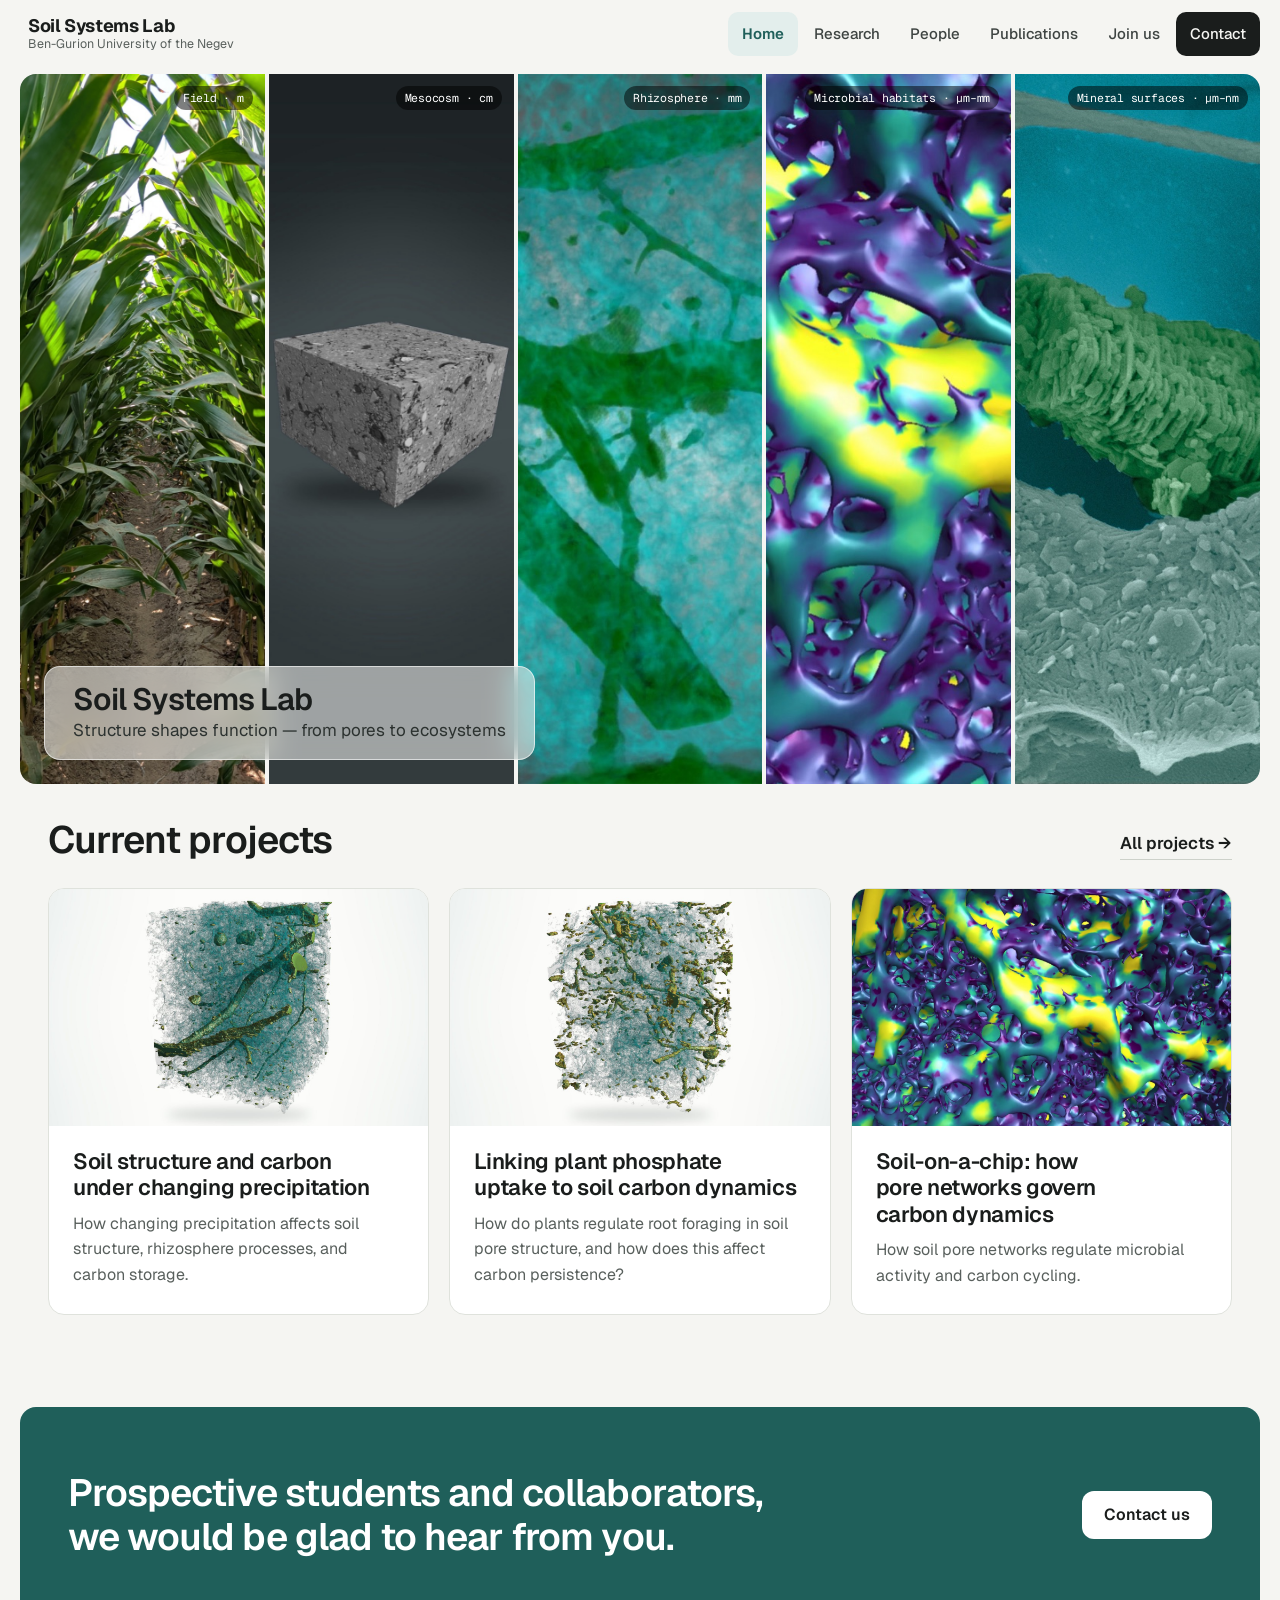
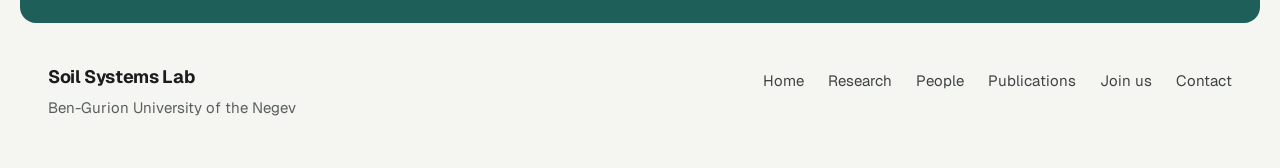
==== index.html @ fbe5a3af "Research project 2: plant phosphate uptake and soil carbon dynamics (text + T8 root render) Co-Autho" ====
<!DOCTYPE html>
<html lang="en">
<head>
  <meta charset="utf-8">
  <meta name="viewport" content="width=device-width, initial-scale=1">
  <title>Soil Systems Lab · Ben-Gurion University of the Negev</title>
  <meta name="description" content="The Soil Systems Lab at Ben-Gurion University studies the physical, chemical, and biological processes that govern soil carbon cycling, ecosystem functions, and health.">
  <meta property="og:title" content="Soil Systems Lab · Ben-Gurion University of the Negev">
  <meta property="og:description" content="The Soil Systems Lab at Ben-Gurion University studies the physical, chemical, and biological processes that govern soil carbon cycling, ecosystem functions, and health.">
  <meta property="og:image" content="https://soilsystemslab.netlify.app/images/field-hero.jpg">
  <meta property="og:type" content="website">
  <link rel="icon" href="assets/favicon.svg" type="image/svg+xml">
  <link rel="preconnect" href="https://fonts.googleapis.com">
  <link rel="preconnect" href="https://fonts.gstatic.com" crossorigin>
  <link href="https://fonts.googleapis.com/css2?family=Geist:wght@400;500;600;700&amp;family=Geist+Mono:wght@400;500&amp;display=swap" rel="stylesheet">
  <link rel="stylesheet" href="assets/site.css">
  <script>document.documentElement.classList.add('js')</script>
</head>
<body>
<a class="skip" href="#main">Skip to content</a>

<header class="site-header">
  <div class="wrap">
    <nav class="nav" aria-label="Main">
      <a class="nav-brand" href="index.html"><span>Soil Systems Lab</span><small>Ben-Gurion University of the Negev</small></a>
      <button class="nav-menu" type="button" aria-expanded="false" aria-controls="nav-links">Menu</button>
      <div class="nav-links" id="nav-links">
        <a href="index.html" aria-current="page">Home</a>
        <a href="research.html">Research</a>
        <a href="people.html">People</a>
        <a href="publications.html">Publications</a>
        <a href="opportunities.html">Join us</a>
        <a class="nav-cta" href="contact.html">Contact</a>
      </div>
    </nav>
  </div>
</header>

<section class="hero-stage" aria-label="Introduction">
  <div class="hero2">
    <div class="hero-panels" aria-hidden="true">
      <figure><img src="images/field-corn.jpg" alt=""><span>Field<em> · m</em></span></figure>
      <figure><img src="images/mesocosm-cube.jpg" alt=""><span>Mesocosm<em> · cm</em></span></figure>
      <figure><img src="images/rhizosphere-roots.jpg" alt=""><span>Rhizosphere<em> · mm</em></span></figure>
      <figure><img src="images/micro-ct-thick4.jpg" alt=""><span>Microbial habitats<em> · µm–mm</em></span></figure>
      <figure><img src="images/cryosem-kaolinite-colour.jpg" alt=""><span>Mineral surfaces<em> · µm–nm</em></span></figure>
    </div>
    <div class="hero-card">
      <h1 class="hero-title">Soil Systems Lab</h1>
      <p class="hero-tagline">Structure shapes function — from pores to ecosystems</p>
    </div>
  </div>
</section>

<main id="main">

  <section class="wrap" aria-labelledby="projects-title" style="padding-top: 36px; padding-bottom: 72px">
    <div class="inset stack" style="gap: 28px">
      <div class="row-between">
        <h2 class="h-md" id="projects-title">Current projects</h2>
        <a class="link-arrow" href="research.html">All projects →</a>
      </div>
      <div class="grid teaser-grid reveal">
        <a class="card project-card" href="research.html#precipitation-carbon">
          <img src="images/precipitation-roots.jpg" alt="Micro-CT render of roots and pores in soil" loading="lazy">
          <div class="card-body"><h3 class="h-sm">Soil structure and carbon under changing precipitation</h3><p>How changing precipitation affects soil structure, rhizosphere processes, and carbon storage.</p></div>
        </a>
        <a class="card project-card" href="research.html#plant-p-uptake">
          <img src="images/phosphate-roots.jpg" alt="Micro-CT render of a root system growing through soil" loading="lazy">
          <div class="card-body"><h3 class="h-sm">Linking plant phosphate uptake to soil carbon dynamics</h3><p>How do plants regulate root foraging in soil pore structure, and how does this affect carbon persistence?</p></div>
        </a>
        <a class="card project-card" href="research.html#soil-on-a-chip">
          <img src="images/micro-ct-thick4.jpg" alt="Micro-CT render of a soil pore network" loading="lazy">
          <div class="card-body"><h3 class="h-sm">Soil-on-a-chip: how pore networks govern carbon dynamics</h3><p>How soil pore networks regulate microbial activity and carbon cycling.</p></div>
        </a>
      </div>
    </div>
  </section>

</main>

<footer class="wrap" style="padding-top: 20px">
  <div class="join reveal">
    <h2 class="h-md" style="max-width: 820px; line-height: 1.15">Prospective students and collaborators,<br>we would be glad to hear from you.</h2>
    <a class="btn btn-light" href="contact.html">Contact us</a>
  </div>
  <div class="footer">
    <div class="stack" style="gap: 4px">
      <b>Soil Systems Lab</b>
      <span>Ben-Gurion University of the Negev</span>
    </div>
    <nav class="footer-nav" aria-label="Footer">
      <a href="index.html">Home</a>
      <a href="research.html">Research</a>
      <a href="people.html">People</a>
      <a href="publications.html">Publications</a>
      <a href="opportunities.html">Join us</a>
      <a href="contact.html">Contact</a>
    </nav>
  </div>
</footer>

<script src="assets/site.js"></script>
</body>
</html>
---- assets/site.css ----
/* Soil Systems Lab — shared styles. Plain CSS, no build step. */

:root {
  --paper: #f5f5f2;
  --paper-2: #e8eae5;
  --card: #ffffff;
  --ink: #1a1d1c;
  --ink-2: #3e4442;
  --muted: #59605d;
  --line: #dfe2dc;
  --line-2: #cdd1ca;
  --night: #121517;
  --night-2: #1e2327;
  --night-ink: #f4f2ec;
  --night-muted: #a9b0b3;
  --accent: #1f5f5a;

  /* theme tints, taken from the lab's micrographs */
  --teal-bg: #e3eeec;   --teal: #1f5f5a;
  --ochre-bg: #f4ead8;  --ochre: #7c5210;
  --indigo-bg: #e6e8f5; --indigo: #34408a;
  --olive-bg: #e9eedd;  --olive: #4b5d1f;

  --radius: 16px;
  --radius-sm: 12px;
  --wrap: 1320px;
  --sans: 'Geist', 'Helvetica Neue', Arial, sans-serif;
  --mono: 'Geist Mono', ui-monospace, 'SF Mono', Menlo, monospace;
}

*, *::before, *::after { box-sizing: border-box; }
html { -webkit-text-size-adjust: 100%; scroll-behavior: smooth; }
body {
  margin: 0;
  background: var(--paper);
  color: var(--ink);
  font-family: var(--sans);
  font-size: 17px;
  line-height: 1.6;
  -webkit-font-smoothing: antialiased;
}
img { max-width: 100%; display: block; }
a { color: inherit; }
h1, h2, h3 { margin: 0; font-weight: 600; letter-spacing: -0.025em; line-height: 1.05; text-wrap: balance; }
p { margin: 0; text-wrap: pretty; }
:focus-visible { outline: 2px solid var(--accent); outline-offset: 3px; border-radius: 4px; }
[id] { scroll-margin-top: 96px; }
.skip { position: absolute; left: -9999px; top: 8px; z-index: 10; padding: 10px 16px; border-radius: 10px; background: var(--ink); color: var(--paper); }
.skip:focus { left: 16px; }

.wrap { max-width: var(--wrap); margin: 0 auto; padding: 0 20px; }
.inset { padding: 0 28px; }
@media (max-width: 640px) {
  .inset { padding: 0 4px; }
  .panel .inset { padding: 0 20px; }
}
.mono { font-family: var(--mono); font-size: 12.5px; letter-spacing: 0.02em; }
.kicker { font-family: var(--mono); font-size: 12.5px; letter-spacing: 0.08em; text-transform: uppercase; color: var(--muted); }
.lead { font-size: 20px; color: var(--ink-2); max-width: 680px; }
.section { padding-top: 96px; padding-bottom: 96px; }
.section-sm { padding-top: 56px; padding-bottom: 56px; }
.stack { display: flex; flex-direction: column; gap: 20px; }
.row-between { display: flex; flex-wrap: wrap; justify-content: space-between; align-items: end; gap: 20px; }
.grid { display: grid; gap: 20px; grid-template-columns: repeat(auto-fit, minmax(min(var(--min, 280px), 100%), 1fr)); }
.h-hero { font-size: clamp(40px, 5.2vw, 68px); line-height: 1; letter-spacing: -0.035em; }
.h-xl { font-size: clamp(48px, 7vw, 92px); line-height: 0.98; letter-spacing: -0.04em; }
.h-lg { font-size: clamp(36px, 4.4vw, 52px); }
.h-md { font-size: clamp(28px, 3vw, 38px); }
.h-sm { font-size: 22px; letter-spacing: -0.015em; line-height: 1.2; }

/* ---------- navigation ---------- */
.nav {
  position: relative; z-index: 2;
  display: flex; flex-wrap: wrap; align-items: center; justify-content: space-between; gap: 8px 24px;
  padding: 10px 10px 10px 22px;
  background: rgba(245, 245, 242, 0.95);
  border: 1px solid var(--line);
  border-radius: 14px;
}
.nav-brand { text-decoration: none; display: flex; flex-direction: column; line-height: 1.15; }
.nav-brand span { font-weight: 700; font-size: 18px; letter-spacing: -0.02em; }
.nav-brand small { font-size: 12.5px; font-weight: 400; color: var(--muted); letter-spacing: 0; }
.nav-links { display: flex; flex-wrap: wrap; gap: 2px; font-size: 15px; font-weight: 500; }
.nav-links a { text-decoration: none; padding: 10px 14px; border-radius: 10px; color: var(--ink-2); }
.nav-links a { transition: background-color .15s ease, color .15s ease, box-shadow .15s ease; }
.nav-links a:hover { background: rgba(31, 95, 90, 0.08); color: var(--teal); }
.nav-links a[aria-current="page"] { color: var(--teal); background: var(--teal-bg); font-weight: 600; }
.nav-links a.nav-cta { background: var(--ink); color: var(--paper); }
.nav-links a.nav-cta:hover { background: var(--teal); color: #fff; }
.nav-menu { display: none; }

@media (max-width: 940px) {
  .nav { padding: 8px 8px 8px 18px; }
  .nav-links { display: none; width: 100%; flex-direction: column; padding: 6px 0 4px; }
  .nav-menu {
    display: inline-flex; align-items: center; gap: 8px;
    min-height: 44px; padding: 0 14px; border: 0; border-radius: 10px;
    background: var(--paper-2); color: var(--ink); font: inherit; font-size: 15px; font-weight: 500; cursor: pointer;
  }
  .nav.open .nav-links { display: flex; }
  .nav-links a { padding: 12px 10px; }
}


/* ---------- buttons ---------- */
.btn {
  display: inline-flex; align-items: center; gap: 10px;
  min-height: 48px; padding: 0 22px; border-radius: var(--radius-sm);
  text-decoration: none; font-weight: 600; font-size: 16px;
  transition: background-color .15s ease, border-color .15s ease;
}
.btn-dark { background: var(--ink); color: var(--paper); }
.btn-dark:hover { background: #000; }
.btn-light { background: #fff; color: var(--ink); }
.btn-line { border: 1px solid var(--line-2); color: var(--ink); background: transparent; }
.btn-line:hover { border-color: var(--ink); }
.btn svg { width: 16px; height: 16px; }
.link-arrow { font-weight: 600; text-decoration: none; border-bottom: 1px solid var(--line-2); padding-bottom: 2px; }
.link-arrow:hover { border-color: var(--ink); }

/* ---------- sticky site header ---------- */
.site-header {
  position: sticky; top: 0; z-index: 20;
  padding: 10px 0;
  background: rgba(245, 245, 242, 0.88);
  -webkit-backdrop-filter: saturate(1.4) blur(10px); backdrop-filter: saturate(1.4) blur(10px);
  transition: box-shadow .2s ease;
}
.site-header.scrolled { box-shadow: 0 1px 0 var(--line), 0 6px 18px rgba(20, 24, 22, 0.05); }
.site-header .nav { background: transparent; border: 0; padding: 2px 0 2px 8px; }

/* ---------- home hero: five image panels + title card ---------- */
.hero-stage { padding-top: 6px; }
.hero2 {
  --p: 0;
  --w0: min(calc(100% - 40px), calc(var(--wrap) - 40px));
  position: relative; overflow: hidden; background: var(--paper);
  width: calc(var(--w0) + (100% - var(--w0)) * var(--p));
  margin: 0 auto;
  border-radius: calc(var(--radius) * (1 - var(--p)));
  /* leave room for the next heading to peek in at the bottom of the first screen */
  height: max(420px, calc(100vh - 190px)); height: max(420px, calc(100svh - 190px));
}
.hero-panels { position: absolute; inset: 0; display: grid; grid-template-columns: repeat(5, minmax(0, 1fr)); gap: 4px; }
.hero-panels figure { margin: 0; position: relative; overflow: hidden; background: #1a1d1c; }
.hero-panels img { width: 100%; height: 100%; object-fit: cover; transform-origin: 50% 50%; animation: drift 26s ease-in-out infinite alternate; }
.hero-panels figure:nth-child(2) img { animation-delay: -6s; }
.hero-panels figure:nth-child(3) img { animation-delay: -12s; }
.hero-panels figure:nth-child(4) img { animation-delay: -18s; }
.hero-panels figure:nth-child(5) img { animation-delay: -24s; }
.hero-panels span {
  position: absolute; top: 12px; right: 12px; padding: 3px 9px; border-radius: 999px;
  font-family: var(--mono); font-size: 11.5px; letter-spacing: -0.02em; white-space: nowrap; color: #fff; background: rgba(0, 0, 0, 0.5);
}
.hero-panels em { font-style: normal; }
@media (max-width: 1180px) { .hero-panels em { display: none; } }
.teaser-grid { grid-template-columns: repeat(3, minmax(0, 1fr)); }
@media (max-width: 760px) { .teaser-grid { grid-template-columns: 1fr; } }
/* Drift: slow and subtle. (A stronger 18s / 1.04 -> 1.22 version was tried and rejected as too much.) */
@keyframes drift { from { transform: scale(1.03) translate(0, 0); } to { transform: scale(1.14) translate(-2%, -1.5%); } }
/* mesocosm cube fills most of its panel, so it gets a zoom-only drift that never clips it */
@keyframes drift-soft { from { transform: scale(1); } to { transform: scale(1.05); } }
.hero-panels figure:nth-child(2) { background: #1e2426; }
.hero-panels figure:nth-child(2) img { animation-name: drift-soft; }
.hero-panels figure:nth-child(3) { background: #efebe4; }
.hero-card {
  position: absolute; left: 24px; bottom: 24px; max-width: calc(100% - 48px);
  padding: 16px 28px 17px; border-radius: var(--radius);
  background: rgba(250, 250, 248, 0.55);
  border: 1px solid rgba(255, 255, 255, 0.6);
  -webkit-backdrop-filter: blur(14px) saturate(1.2); backdrop-filter: blur(14px) saturate(1.2);
  display: flex; flex-direction: column; align-items: flex-start; gap: 2px;
}
.hero-title { font-size: clamp(26px, 2.4vw, 34px); line-height: 1.1; letter-spacing: -0.03em; }
.hero-tagline { font-size: 17px; line-height: 1.35; color: #2c3230; white-space: nowrap; }
@media (max-width: 760px) {
  .hero-stage { padding: 6px 20px 0; }
  .hero2 { width: auto; height: auto; overflow: visible; border-radius: 0; }
  .hero-panels { position: relative; height: 220px; border-radius: var(--radius); overflow: hidden; }
  .hero-panels span { display: none; }
  .hero-tagline { font-size: 18px; }
  .hero-card { position: static; transform: none; text-align: left; align-items: flex-start; max-width: none; padding: 22px 4px 0; border: 0; background: none; -webkit-backdrop-filter: none; backdrop-filter: none; }
}
@media (prefers-reduced-motion: reduce) { .hero-panels img { animation: none; } }

/* ---------- inner page header ---------- */
.page-head { padding-top: 48px; padding-bottom: 32px; display: flex; flex-direction: column; gap: 16px; }

/* ---------- cards ---------- */
.card { background: var(--card); border: 1px solid var(--line); border-radius: var(--radius); overflow: hidden; display: flex; flex-direction: column; }
.card > img { width: 100%; aspect-ratio: 16 / 10; object-fit: cover; }
.card-body { padding: 22px 24px 26px; display: flex; flex-direction: column; gap: 10px; }
.card-body p { font-size: 16px; color: var(--muted); }
.card-outline { border: 1px solid var(--line-2); border-radius: var(--radius); padding: 28px; display: flex; flex-direction: column; gap: 12px; }
.card-outline p { font-size: 16px; color: var(--muted); }
.card-dashed { border-style: dashed; }


.panel { background: var(--paper-2); border-radius: var(--radius); padding: 64px 0; }

/* ---------- homepage statement ---------- */
.statement { max-width: 860px; display: flex; flex-direction: column; gap: 16px; }
.statement p { font-size: 19px; color: var(--ink-2); }

/* ---------- projects ---------- */
.img-ph { width: 100%; aspect-ratio: 3 / 2; border-radius: var(--radius); border: 1px dashed var(--line-2); background: var(--paper-2); display: flex; align-items: center; justify-content: center; font-family: var(--mono); font-size: 12.5px; color: var(--muted); }
.card > .img-ph { aspect-ratio: 16 / 10; border-radius: 0; border: 0; border-bottom: 1px dashed var(--line-2); }
/* research page: compact alternating rows, several visible per screen */
.research-intro { max-width: 820px; gap: 14px; }
.research-intro p:not(.lead) { color: var(--ink-2); }
.project-list { display: flex; flex-direction: column; gap: 40px; }
.project-row { display: grid; grid-template-columns: minmax(0, 5fr) minmax(0, 6fr); gap: 44px; align-items: center; }
.project-row:nth-child(even) .project-media { order: 2; }
.project-media img, .project-media .img-ph { width: 100%; height: 260px; aspect-ratio: auto; object-fit: cover; border-radius: var(--radius); display: block; }
.project-media .img-ph { display: flex; }
.project-text { display: flex; flex-direction: column; gap: 10px; }
.project-text h2 { font-size: clamp(22px, 2vw, 28px); line-height: 1.18; letter-spacing: -0.02em; }
.project-text p { color: var(--ink-2); }
.summary-q { color: var(--ink); font-weight: 500; }
@media (max-width: 760px) {
  .project-list { gap: 36px; }
  .project-row { grid-template-columns: 1fr; gap: 16px; }
  .project-row:nth-child(even) .project-media { order: 0; }
  .project-media img, .project-media .img-ph { height: 210px; }
}
.meta-line { font-size: 15px; color: var(--muted); }
.project-card { text-decoration: none; transition: transform .25s ease, box-shadow .25s ease, border-color .25s ease; }
.project-card img { transition: transform .5s ease; }
.project-card:hover { transform: translateY(-3px); box-shadow: 0 10px 28px rgba(20, 24, 22, 0.10); border-color: var(--line-2); }
.project-card:hover img { transform: scale(1.03); }
.project-card:hover h3 { text-decoration: underline; text-underline-offset: 4px; }
@media (prefers-reduced-motion: reduce) { .project-card, .project-card:hover, .project-card:hover img { transform: none; } }

/* ---------- opportunities ---------- */
.join-intro { max-width: 820px; gap: 14px; }
.join-intro p:not(.lead) { color: var(--ink-2); }
.join-cards { display: grid; grid-template-columns: repeat(auto-fit, minmax(min(280px, 100%), 1fr)); gap: 20px; }
.join-card { display: flex; flex-direction: column; gap: 12px; padding: 28px; border-radius: var(--radius); background: var(--card); border: 1px solid var(--line); }
.join-card p { color: var(--ink-2); }
.join-card .btn { align-self: flex-start; margin-top: auto; }
.join-card-accent { background: var(--accent); border-color: var(--accent); color: #fff; }
.join-card-accent p { color: rgba(255, 255, 255, 0.88); }
.join-card-tint { background: var(--teal-bg); border-color: #cfe1de; }
.join-grid { display: grid; grid-template-columns: repeat(auto-fit, minmax(min(340px, 100%), 1fr)); gap: 32px 56px; padding-top: 32px; padding-bottom: 32px; border-top: 1px solid var(--line-2); border-bottom: 1px solid var(--line-2); }
.example-list { list-style: none; margin: 4px 0 0; padding: 0; display: flex; flex-direction: column; }
.example-list li { display: flex; flex-wrap: wrap; justify-content: space-between; gap: 4px 24px; padding: 14px 0; border-top: 1px solid var(--line); }
.example-list li:last-child { border-bottom: 1px solid var(--line); }
.example-list a { font-weight: 600; text-decoration: none; }
.example-list a:hover { text-decoration: underline; text-underline-offset: 4px; }
.example-list span { color: var(--muted); font-size: 15px; }
.checklist { margin: 0; padding-left: 20px; display: flex; flex-direction: column; gap: 8px; color: var(--ink-2); }
.status { font-size: 15px; font-weight: 600; color: var(--accent); }

/* ---------- profile links with logos ---------- */
.icon-link { display: inline-flex; align-items: center; gap: 8px; }
.icon-link img { width: 18px; height: 18px; flex: none; }

/* ---------- people ---------- */
/* people page: PI on its own row, team as compact two-per-row cards (Nissan-style) */
.pi-row { display: grid; grid-template-columns: 220px minmax(0, 1fr); gap: 32px; align-items: center; padding-bottom: 40px; border-bottom: 1px solid var(--line-2); margin-bottom: 36px; }
.pi-photo { width: 220px; height: 220px; object-fit: cover; border-radius: var(--radius); }
.pi-text { display: flex; flex-direction: column; gap: 8px; max-width: 640px; }
.pi-text h2 { font-size: 28px; letter-spacing: -0.025em; }
.pi-text .role { color: var(--ink-2); font-size: 16px; }
.pi-text p:not(.role) { color: var(--ink-2); font-size: 16px; }
.pi-links { display: flex; flex-wrap: wrap; gap: 6px 22px; margin-top: 6px; font-size: 15px; }
.pi-links a { color: var(--ink-2); text-underline-offset: 3px; }
.pi-links { align-items: center; }
.icon-only { display: inline-flex; align-items: center; justify-content: center; width: 36px; height: 36px; border-radius: 10px; }
.icon-only:hover { background: rgba(31, 95, 90, 0.08); }
.icon-only img { width: 20px; height: 20px; }
.member-grid { display: grid; grid-template-columns: repeat(auto-fill, minmax(min(420px, 100%), 1fr)); gap: 28px 40px; }
.member { display: grid; grid-template-columns: 120px minmax(0, 1fr); gap: 20px; align-items: center; }
.member-photo { width: 120px; height: 120px; object-fit: cover; border-radius: 14px; }
.member-photo.initials, .pi-photo.initials { display: flex; align-items: center; justify-content: center; background: var(--paper-2); color: #8a8174; font-weight: 600; letter-spacing: -0.03em; }
.member-photo.initials { font-size: 30px; }
.pi-photo.initials { font-size: 52px; }
.member-text { display: flex; flex-direction: column; gap: 3px; }
.member-text h3 { font-size: 18px; letter-spacing: -0.015em; line-height: 1.25; }
.member .role { color: var(--ink-2); font-size: 15px; }
.member .project { font-size: 14px; color: var(--muted); text-underline-offset: 3px; margin-top: 4px; }
@media (max-width: 640px) {
  .pi-row { grid-template-columns: 1fr; gap: 18px; }
  .pi-photo { width: 160px; height: 160px; }
  .member { grid-template-columns: 88px minmax(0, 1fr); gap: 16px; }
  .member-photo { width: 88px; height: 88px; }
}
.people-grid { display: grid; grid-template-columns: repeat(auto-fill, minmax(min(240px, 100%), 1fr)); gap: 40px 28px; }
.person { display: flex; flex-direction: column; gap: 4px; }
.person .photo, .person .initials { margin-bottom: 12px; }
.person-name { font-size: 19px; font-weight: 600; letter-spacing: -0.015em; line-height: 1.25; }
.person .role-sub { font-size: 14px; color: var(--muted); }
.person-links { display: flex; flex-direction: column; gap: 4px; margin-top: 10px; font-size: 14px; }
.person-links a { color: var(--ink-2); text-underline-offset: 3px; }
.person .project { margin-top: 6px; text-underline-offset: 3px; }
.person .photo { width: 100%; aspect-ratio: 1 / 1; object-fit: cover; border-radius: var(--radius); }
.person .initials {
  width: 100%; aspect-ratio: 1 / 1; border-radius: var(--radius); background: var(--paper-2);
  display: flex; align-items: center; justify-content: center;
  font-size: 44px; font-weight: 600; letter-spacing: -0.03em; color: #8a8174;
}
.person .role { color: var(--ink-2); font-size: 15px; }
.person .project { font-size: 14px; color: var(--muted); }
.pi { display: grid; gap: 48px; align-items: center; grid-template-columns: repeat(auto-fit, minmax(min(340px, 100%), 1fr)); }
.pi > img { width: 100%; max-width: 460px; aspect-ratio: 1 / 1; object-fit: cover; border-radius: var(--radius); }
.links { display: flex; flex-wrap: wrap; gap: 10px; }

.team-list { display: flex; flex-direction: column; }
.team-list div { display: flex; flex-wrap: wrap; justify-content: space-between; gap: 4px 16px; padding: 12px 0; border-top: 1px solid var(--line-2); }
.team-list div:last-child { border-bottom: 1px solid var(--line-2); }
.team-list span:last-child { color: var(--muted); }

/* ---------- publications ---------- */
.pub-year { display: grid; grid-template-columns: 120px minmax(0, 1fr); gap: 8px 32px; padding: 32px 0; border-top: 1px solid var(--line-2); }
.pub-year > h2 { font-size: 28px; font-family: var(--mono); font-weight: 500; letter-spacing: -0.02em; color: var(--muted); }
.pub-list { list-style: none; margin: 0; padding: 0; display: flex; flex-direction: column; gap: 22px; }
.pub-list li { display: flex; flex-direction: column; gap: 4px; }
.pub-title { font-size: 18px; font-weight: 600; line-height: 1.35; letter-spacing: -0.01em; }
.pub-authors { font-size: 15px; color: var(--ink-2); }
.pub-meta { font-size: 15px; color: var(--muted); }
.pub-meta a { text-underline-offset: 3px; }
@media (max-width: 640px) { .pub-year { grid-template-columns: 1fr; } }

.pub-mini { text-decoration: none; background: var(--paper); border-radius: var(--radius-sm); padding: 18px 20px; display: flex; flex-direction: column; gap: 4px; }
.pub-mini:hover { background: #fff; }
.pub-mini b { font-weight: 600; line-height: 1.35; }

/* ---------- join + footer ---------- */
.join { background: var(--accent); color: #fff; border-radius: var(--radius); padding: 64px 48px; display: flex; flex-wrap: wrap; justify-content: space-between; align-items: center; gap: 28px; }
@media (max-width: 640px) { .join { padding: 44px 24px; } }
.footer { padding: 40px 28px 48px; display: flex; flex-wrap: wrap; justify-content: space-between; align-items: start; gap: 24px 48px; font-size: 15px; color: var(--muted); }
.footer b { color: var(--ink); font-size: 18px; letter-spacing: -0.02em; }
.footer-nav { display: flex; flex-wrap: wrap; gap: 8px 24px; }
.footer-nav a { text-decoration: none; color: var(--ink-2); padding: 6px 0; }
.footer-nav a:hover { color: var(--ink); text-decoration: underline; text-underline-offset: 4px; }

/* ---------- contact ---------- */
.contact-grid { display: grid; gap: 20px; grid-template-columns: repeat(auto-fit, minmax(min(380px, 100%), 1fr)); }
.contact-card { gap: 24px; background: var(--card); border-color: var(--line); }
.contact-welcome { font-size: 17px; color: var(--ink-2); }
.contact-logo { margin-top: auto; padding-top: 8px; align-self: flex-start; }
.contact-logo img { width: 220px; height: auto; }
.contact-photo { margin: 0; position: relative; min-height: 380px; border-radius: var(--radius); overflow: hidden; }
.contact-photo img { position: absolute; inset: 0; width: 100%; height: 100%; object-fit: cover; object-position: 50% 40%; }
.contact-photo figcaption { position: absolute; left: 14px; bottom: 14px; padding: 4px 10px; border-radius: 999px; font-size: 13px; color: #fff; background: rgba(0, 0, 0, 0.45); }
.placeholder { border: 1px dashed var(--line-2); border-radius: var(--radius-sm); padding: 18px 22px; font-family: var(--mono); font-size: 12.5px; color: var(--muted); }

/* ---------- motion ---------- */
.js .reveal { opacity: 0; transform: translateY(16px); transition: opacity .6s ease, transform .6s ease; }
.js .reveal.in { opacity: 1; transform: none; }
@media (prefers-reduced-motion: reduce) {
  html { scroll-behavior: auto; }
  .reveal { opacity: 1; transform: none; transition: none; }
}

/* hero title strip: tagline drops below the title on narrower screens */
@media (max-width: 760px) { .hero-tagline { white-space: normal; } }
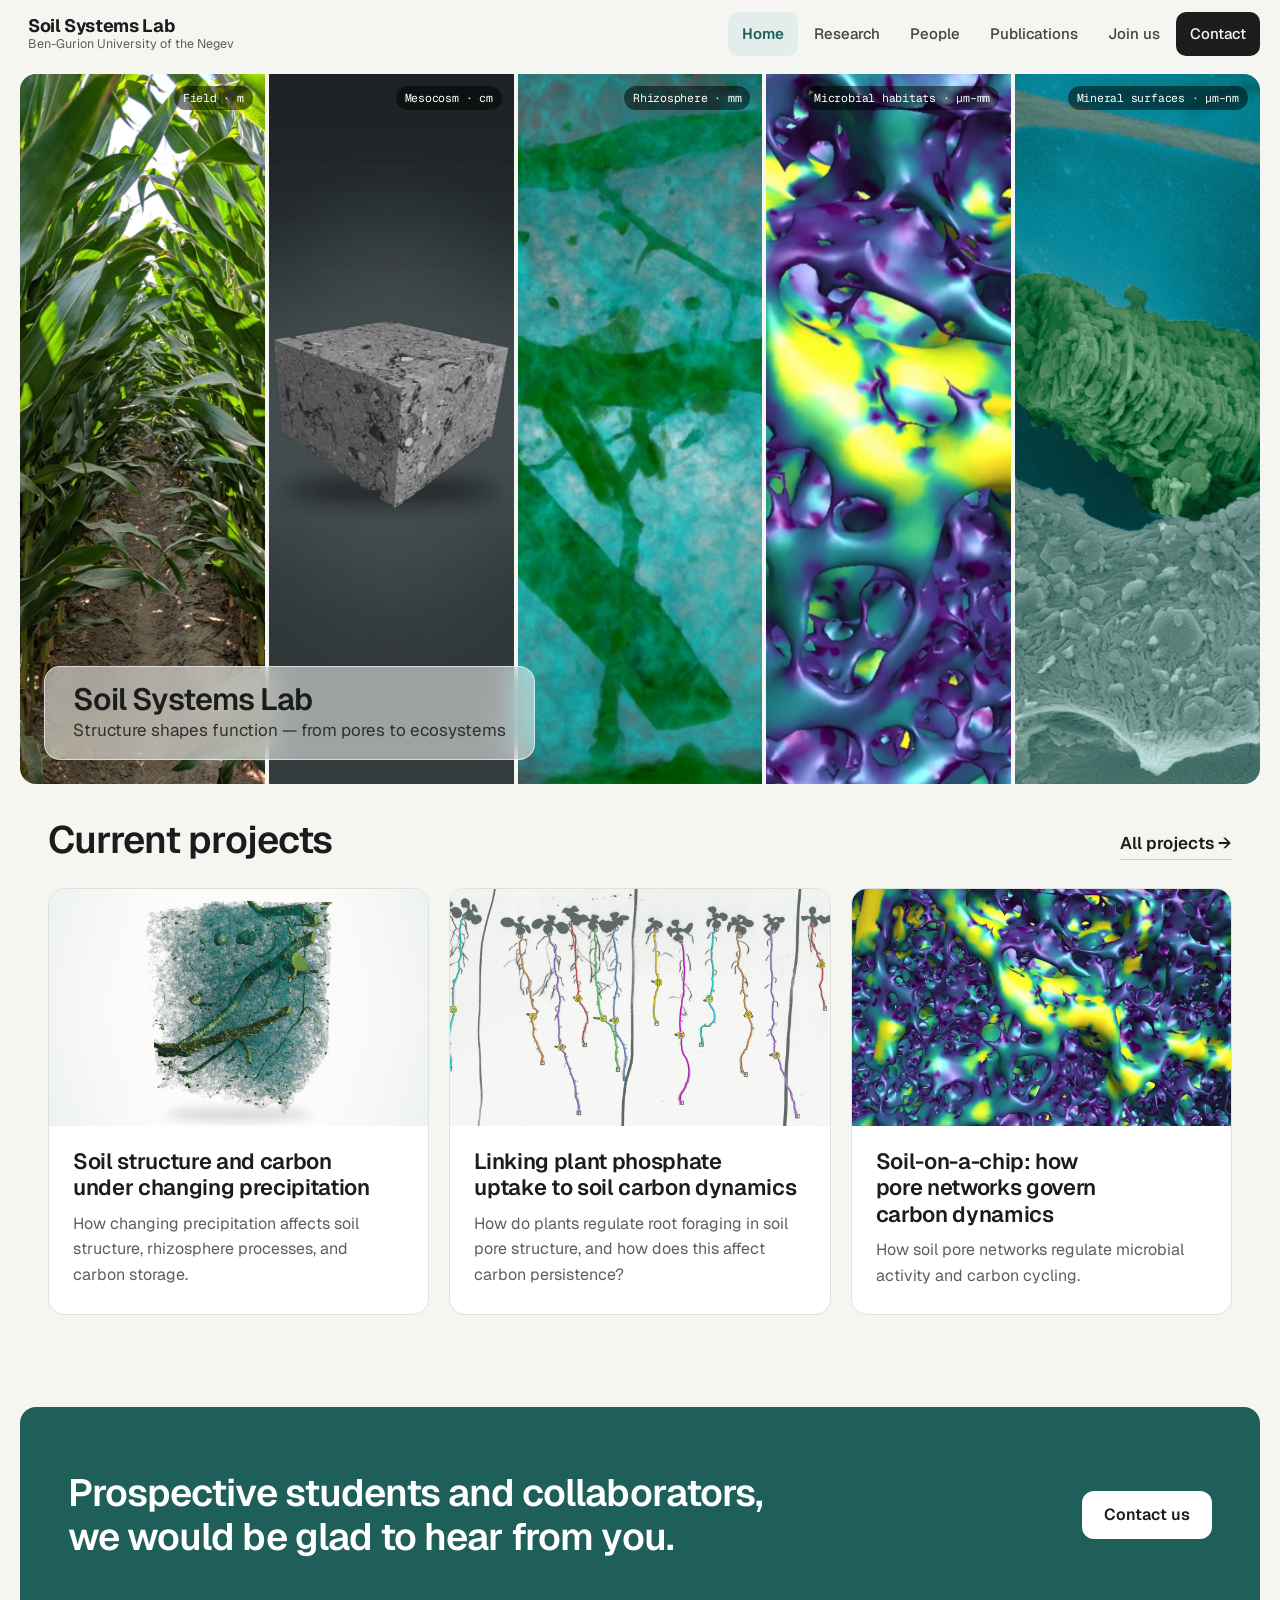
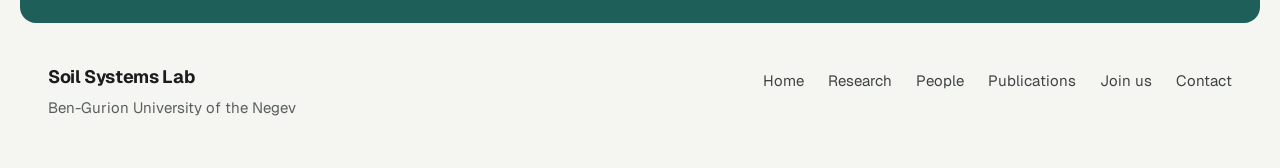
==== commit d938b69b: "Research project 2: open with the short-line question; Arabidopsis root-trace image Summaries that d" ====
--- a/index.html
+++ b/index.html
@@ -66,7 +66,7 @@
           <div class="card-body"><h3 class="h-sm">Soil structure and carbon under changing precipitation</h3><p>How changing precipitation affects soil structure, rhizosphere processes, and carbon storage.</p></div>
         </a>
         <a class="card project-card" href="research.html#plant-p-uptake">
-          <img src="images/phosphate-roots.jpg" alt="Micro-CT render of a root system growing through soil" loading="lazy">
+          <img src="images/arabidopsis-roots.jpg" alt="Arabidopsis seedlings on a plate with their traced root systems" loading="lazy">
           <div class="card-body"><h3 class="h-sm">Linking plant phosphate uptake to soil carbon dynamics</h3><p>How do plants regulate root foraging in soil pore structure, and how does this affect carbon persistence?</p></div>
         </a>
         <a class="card project-card" href="research.html#soil-on-a-chip">
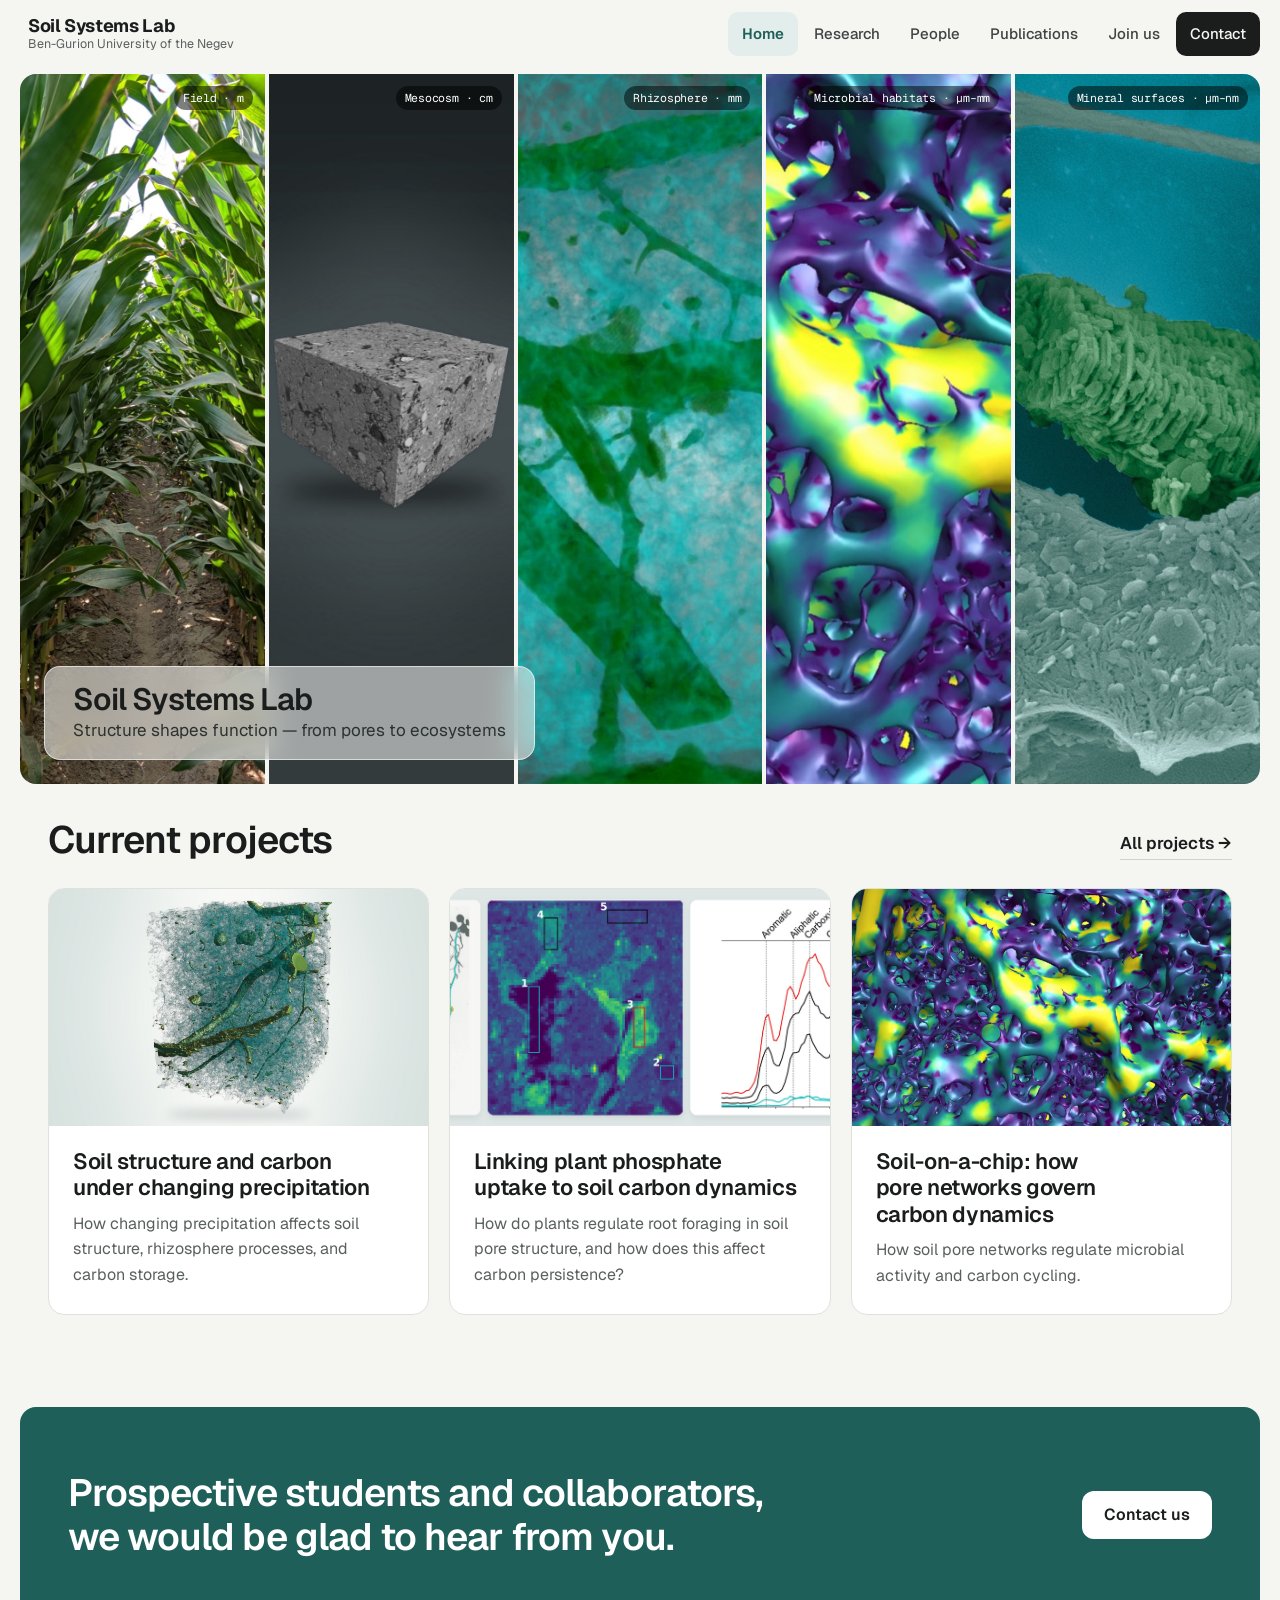
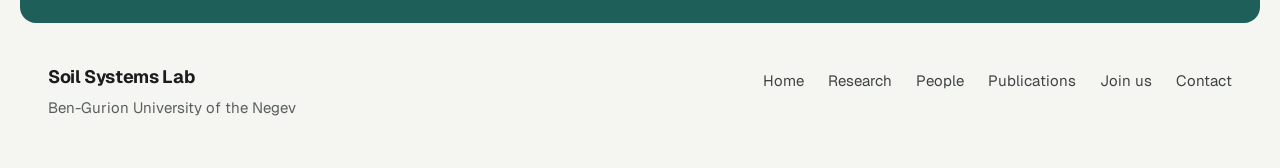
==== commit 1c486f6e: "Research: project 1 backdrop with visible edges; project 2 composite image Project 2: three tiles (W" ====
--- a/index.html
+++ b/index.html
@@ -66,7 +66,7 @@
           <div class="card-body"><h3 class="h-sm">Soil structure and carbon under changing precipitation</h3><p>How changing precipitation affects soil structure, rhizosphere processes, and carbon storage.</p></div>
         </a>
         <a class="card project-card" href="research.html#plant-p-uptake">
-          <img src="images/arabidopsis-roots.jpg" alt="Arabidopsis seedlings on a plate with their traced root systems" loading="lazy">
+          <img src="images/phosphate-carbon.jpg" alt="Arabidopsis seedlings with traced roots, a soil carbon map from X-ray spectromicroscopy, and carbon spectra" loading="lazy">
           <div class="card-body"><h3 class="h-sm">Linking plant phosphate uptake to soil carbon dynamics</h3><p>How do plants regulate root foraging in soil pore structure, and how does this affect carbon persistence?</p></div>
         </a>
         <a class="card project-card" href="research.html#soil-on-a-chip">
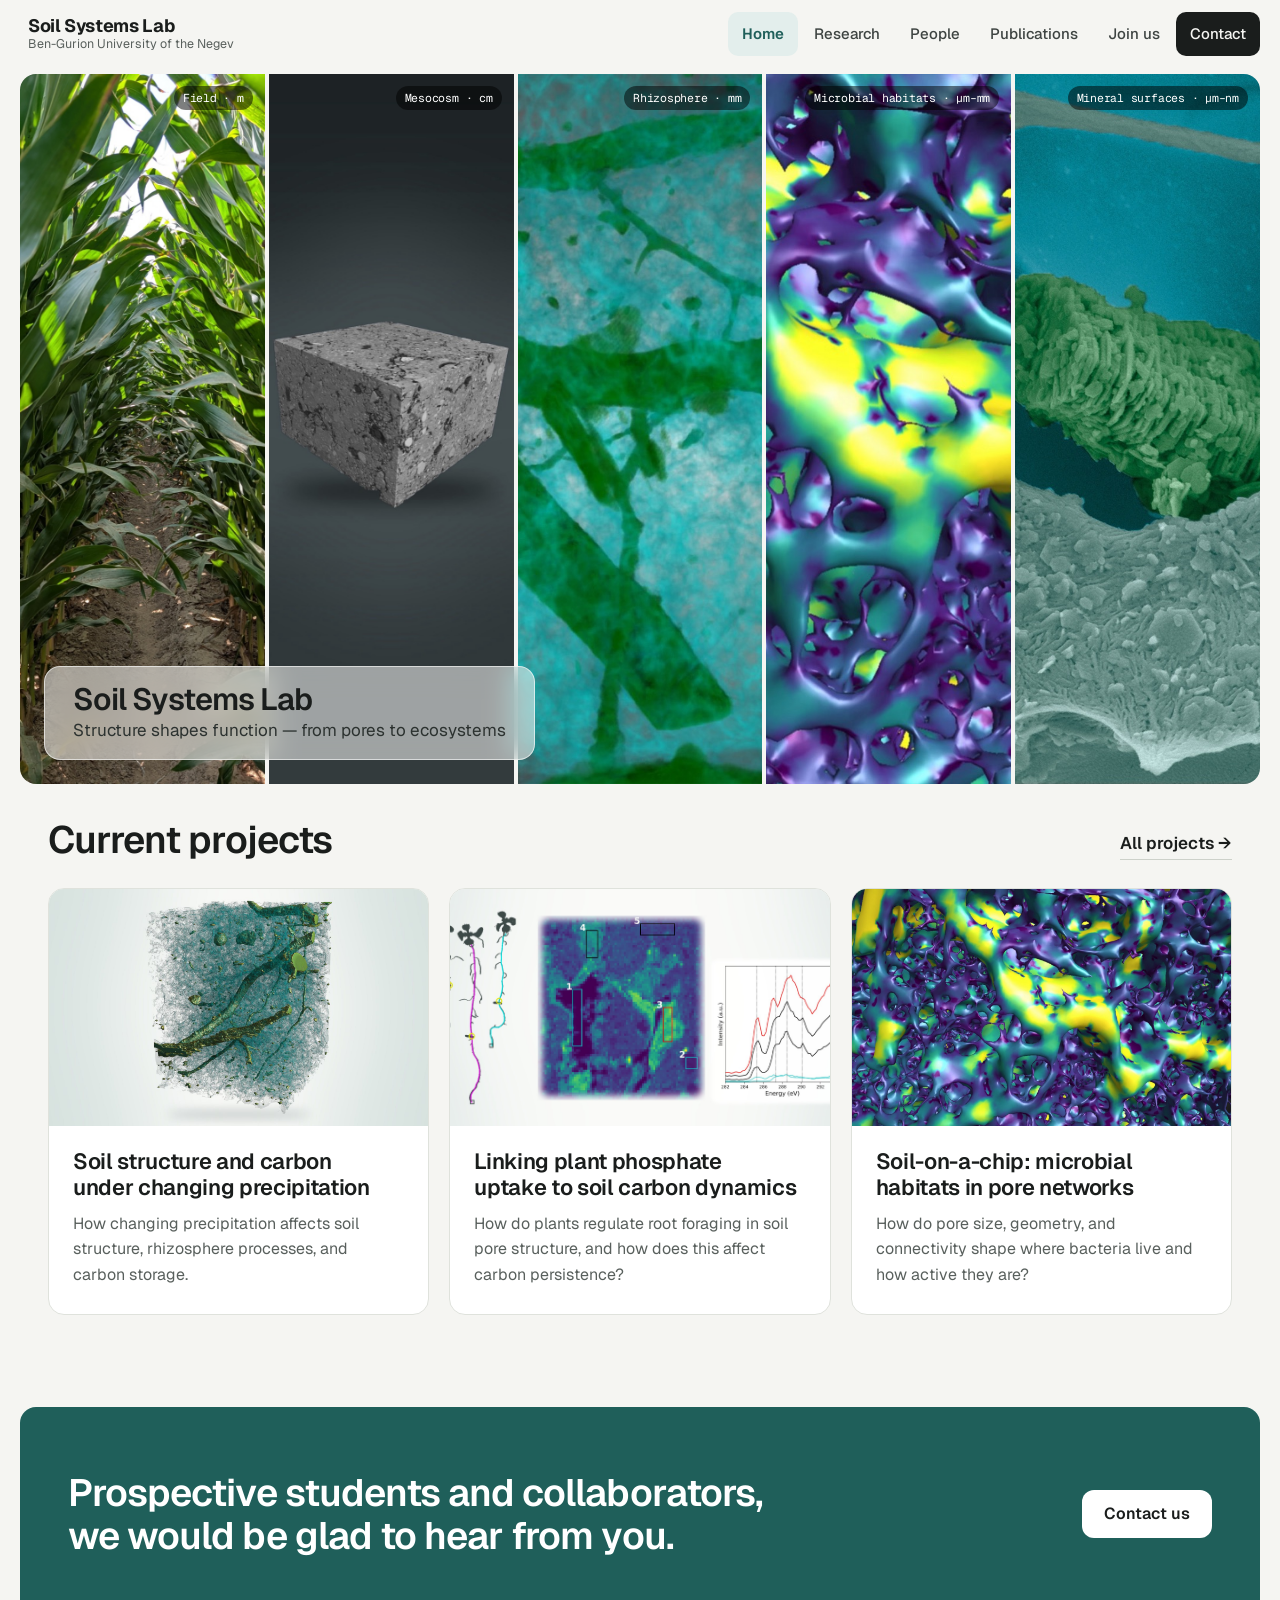
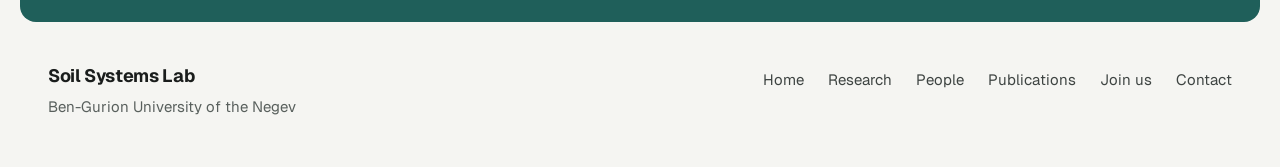
==== commit 40c71374: "Research project 3: Soil-on-a-chip text (microbial habitats in pore networks) Co-Authored-By: Claude" ====
--- a/index.html
+++ b/index.html
@@ -71,7 +71,7 @@
         </a>
         <a class="card project-card" href="research.html#soil-on-a-chip">
           <img src="images/micro-ct-thick4.jpg" alt="Micro-CT render of a soil pore network" loading="lazy">
-          <div class="card-body"><h3 class="h-sm">Soil-on-a-chip: how pore networks govern carbon dynamics</h3><p>How soil pore networks regulate microbial activity and carbon cycling.</p></div>
+          <div class="card-body"><h3 class="h-sm">Soil-on-a-chip: microbial habitats in pore networks</h3><p>How do pore size, geometry, and connectivity shape where bacteria live and how active they are?</p></div>
         </a>
       </div>
     </div>
--- a/assets/site.css
+++ b/assets/site.css
@@ -216,7 +216,7 @@
 .project-text { display: flex; flex-direction: column; gap: 10px; }
 .project-text h2 { font-size: clamp(22px, 2vw, 28px); line-height: 1.18; letter-spacing: -0.02em; }
 .project-text p { color: var(--ink-2); }
-.summary-q { color: var(--ink); font-weight: 500; }
+.summary-q { display: block; margin-bottom: 6px; color: var(--ink); font-weight: 500; }
 @media (max-width: 760px) {
   .project-list { gap: 36px; }
   .project-row { grid-template-columns: 1fr; gap: 16px; }
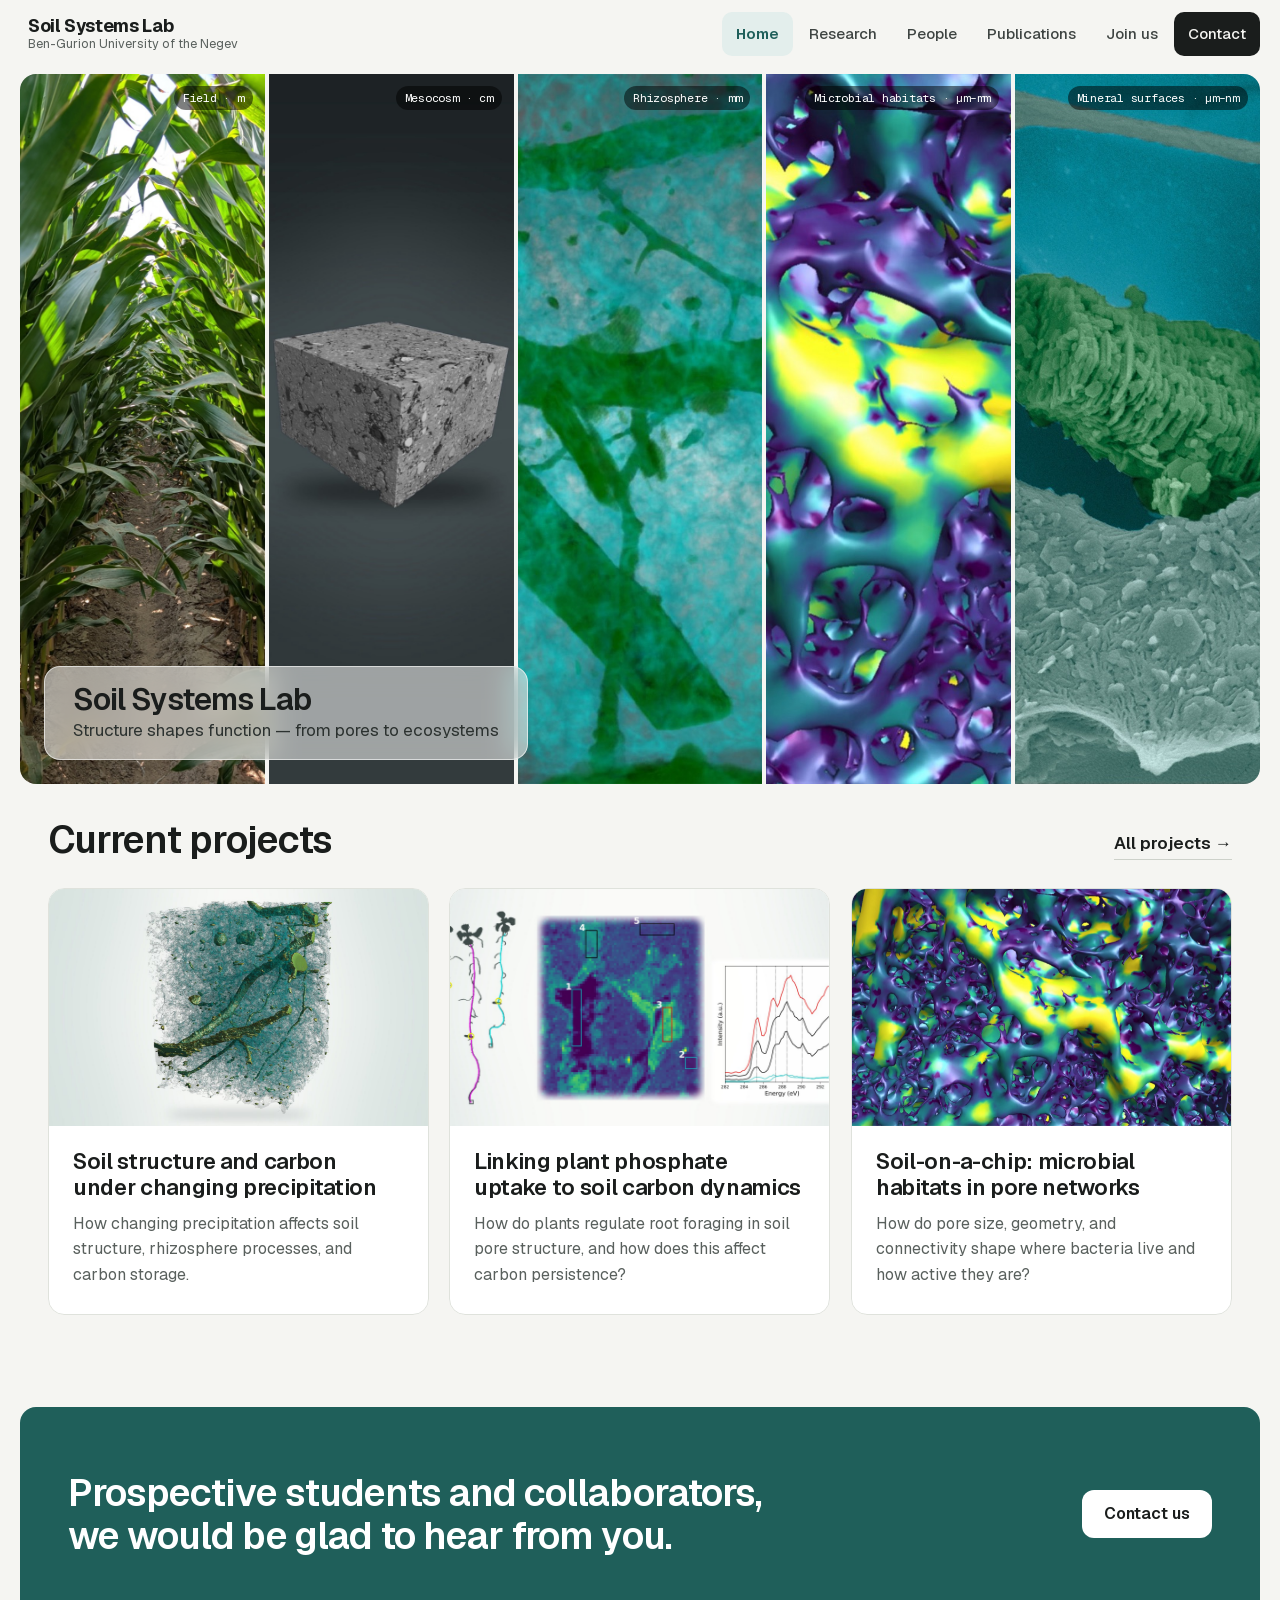
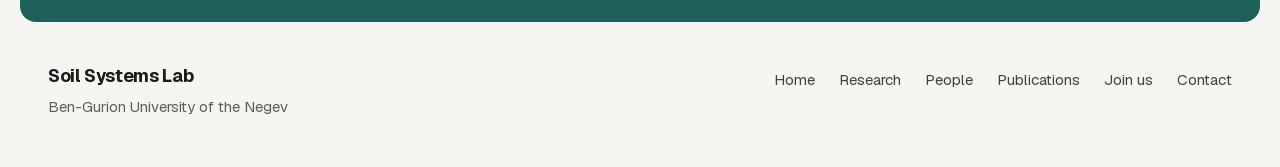
==== commit 3c603d64: "Self-hosted fonts and security headers - Geist and Geist Mono served from assets/fonts (variable wof" ====
--- a/index.html
+++ b/index.html
@@ -10,9 +10,7 @@
   <meta property="og:image" content="https://soilsystemslab.netlify.app/images/field-hero.jpg">
   <meta property="og:type" content="website">
   <link rel="icon" href="assets/favicon.svg" type="image/svg+xml">
-  <link rel="preconnect" href="https://fonts.googleapis.com">
-  <link rel="preconnect" href="https://fonts.gstatic.com" crossorigin>
-  <link href="https://fonts.googleapis.com/css2?family=Geist:wght@400;500;600;700&amp;family=Geist+Mono:wght@400;500&amp;display=swap" rel="stylesheet">
+  <link rel="preload" href="assets/fonts/geist-latin.woff2" as="font" type="font/woff2" crossorigin>
   <link rel="stylesheet" href="assets/site.css">
   <script>document.documentElement.classList.add('js')</script>
 </head>
--- a/assets/site.css
+++ b/assets/site.css
@@ -1,4 +1,27 @@
 /* Soil Systems Lab — shared styles. Plain CSS, no build step. */
+
+/* Fonts are served from the site itself (no requests to Google). Geist and Geist Mono are variable
+   fonts under the SIL Open Font License (assets/fonts/OFL.txt); one file covers all weights. */
+@font-face {
+  font-family: 'Geist'; font-style: normal; font-weight: 100 900; font-display: swap;
+  src: url(fonts/geist-latin.woff2) format('woff2');
+  unicode-range: U+0000-00FF, U+0131, U+0152-0153, U+02BB-02BC, U+02C6, U+02DA, U+02DC, U+0304, U+0308, U+0329, U+2000-206F, U+20AC, U+2122, U+2191, U+2193, U+2212, U+2215, U+FEFF, U+FFFD;
+}
+@font-face {
+  font-family: 'Geist'; font-style: normal; font-weight: 100 900; font-display: swap;
+  src: url(fonts/geist-latin-ext.woff2) format('woff2');
+  unicode-range: U+0100-02BA, U+02BD-02C5, U+02C7-02CC, U+02CE-02D7, U+02DD-02FF, U+0304, U+0308, U+0329, U+1D00-1DBF, U+1E00-1E9F, U+1EF2-1EFF, U+2020, U+20A0-20AB, U+20AD-20C4, U+2113, U+2C60-2C7F, U+A720-A7FF;
+}
+@font-face {
+  font-family: 'Geist Mono'; font-style: normal; font-weight: 100 900; font-display: swap;
+  src: url(fonts/geist-mono-latin.woff2) format('woff2');
+  unicode-range: U+0000-00FF, U+0131, U+0152-0153, U+02BB-02BC, U+02C6, U+02DA, U+02DC, U+0304, U+0308, U+0329, U+2000-206F, U+20AC, U+2122, U+2191, U+2193, U+2212, U+2215, U+FEFF, U+FFFD;
+}
+@font-face {
+  font-family: 'Geist Mono'; font-style: normal; font-weight: 100 900; font-display: swap;
+  src: url(fonts/geist-mono-latin-ext.woff2) format('woff2');
+  unicode-range: U+0100-02BA, U+02BD-02C5, U+02C7-02CC, U+02CE-02D7, U+02DD-02FF, U+0304, U+0308, U+0329, U+1D00-1DBF, U+1E00-1E9F, U+1EF2-1EFF, U+2020, U+20A0-20AB, U+20AD-20C4, U+2113, U+2C60-2C7F, U+A720-A7FF;
+}
 
 :root {
   --paper: #f5f5f2;
@@ -182,9 +205,24 @@
   .hero-card { position: static; transform: none; text-align: left; align-items: flex-start; max-width: none; padding: 22px 4px 0; border: 0; background: none; -webkit-backdrop-filter: none; backdrop-filter: none; }
 }
 @media (prefers-reduced-motion: reduce) { .hero-panels img { animation: none; } }
+/* hero strip: hovering a panel widens it a little, brightens it and shows its full scale label */
+@media (hover: hover) and (min-width: 761px) {
+  .hero-panels { transition: grid-template-columns .55s cubic-bezier(.2, .7, .2, 1); }
+  .hero-panels:has(figure:nth-child(1):hover) { grid-template-columns: minmax(0, 1.5fr) minmax(0, 1fr) minmax(0, 1fr) minmax(0, 1fr) minmax(0, 1fr); }
+  .hero-panels:has(figure:nth-child(2):hover) { grid-template-columns: minmax(0, 1fr) minmax(0, 1.5fr) minmax(0, 1fr) minmax(0, 1fr) minmax(0, 1fr); }
+  .hero-panels:has(figure:nth-child(3):hover) { grid-template-columns: minmax(0, 1fr) minmax(0, 1fr) minmax(0, 1.5fr) minmax(0, 1fr) minmax(0, 1fr); }
+  .hero-panels:has(figure:nth-child(4):hover) { grid-template-columns: minmax(0, 1fr) minmax(0, 1fr) minmax(0, 1fr) minmax(0, 1.5fr) minmax(0, 1fr); }
+  .hero-panels:has(figure:nth-child(5):hover) { grid-template-columns: minmax(0, 1fr) minmax(0, 1fr) minmax(0, 1fr) minmax(0, 1fr) minmax(0, 1.5fr); }
+  .hero-panels figure img { transition: filter .4s ease; }
+  .hero-panels figure:hover img { filter: brightness(1.06) saturate(1.12); }
+  .hero-panels figure span { transition: background-color .3s ease; }
+  .hero-panels figure:hover span { background: rgba(0, 0, 0, 0.66); }
+  .hero-panels figure:hover em { display: inline; }
+}
+
 
 /* ---------- inner page header ---------- */
-.page-head { padding-top: 48px; padding-bottom: 32px; display: flex; flex-direction: column; gap: 16px; }
+.page-head { padding-top: 36px; padding-bottom: 28px; display: flex; flex-direction: column; gap: 16px; }
 
 /* ---------- cards ---------- */
 .card { background: var(--card); border: 1px solid var(--line); border-radius: var(--radius); overflow: hidden; display: flex; flex-direction: column; }
@@ -208,10 +246,10 @@
 /* research page: compact alternating rows, several visible per screen */
 .research-intro { max-width: 820px; gap: 14px; }
 .research-intro p:not(.lead) { color: var(--ink-2); }
-.project-list { display: flex; flex-direction: column; gap: 40px; }
+.project-list { display: flex; flex-direction: column; gap: 32px; }
 .project-row { display: grid; grid-template-columns: minmax(0, 5fr) minmax(0, 6fr); gap: 44px; align-items: center; }
 .project-row:nth-child(even) .project-media { order: 2; }
-.project-media img, .project-media .img-ph { width: 100%; height: 260px; aspect-ratio: auto; object-fit: cover; border-radius: var(--radius); display: block; }
+.project-media img, .project-media .img-ph { width: 100%; height: 220px; aspect-ratio: auto; object-fit: cover; border-radius: var(--radius); display: block; }
 .project-media .img-ph { display: flex; }
 .project-text { display: flex; flex-direction: column; gap: 10px; }
 .project-text h2 { font-size: clamp(22px, 2vw, 28px); line-height: 1.18; letter-spacing: -0.02em; }
@@ -224,12 +262,15 @@
   .project-media img, .project-media .img-ph { height: 210px; }
 }
 .meta-line { font-size: 15px; color: var(--muted); }
-.project-card { text-decoration: none; transition: transform .25s ease, box-shadow .25s ease, border-color .25s ease; }
-.project-card img { transition: transform .5s ease; }
-.project-card:hover { transform: translateY(-3px); box-shadow: 0 10px 28px rgba(20, 24, 22, 0.10); border-color: var(--line-2); }
+.project-card { text-decoration: none; transition: transform .25s ease, box-shadow .25s ease, border-color .25s ease;
+  /* Safari: give each card its own layer so the lift and the clipped image repaint when the hover ends */
+  transform: translateZ(0); will-change: transform; -webkit-backface-visibility: hidden; backface-visibility: hidden;
+  -webkit-mask-image: -webkit-radial-gradient(white, black); }
+.project-card img { transition: transform .5s ease; will-change: transform; }
+.project-card:hover { transform: translate3d(0, -3px, 0); box-shadow: 0 10px 28px rgba(20, 24, 22, 0.10); border-color: var(--line-2); }
 .project-card:hover img { transform: scale(1.03); }
 .project-card:hover h3 { text-decoration: underline; text-underline-offset: 4px; }
-@media (prefers-reduced-motion: reduce) { .project-card, .project-card:hover, .project-card:hover img { transform: none; } }
+@media (prefers-reduced-motion: reduce) { .project-card, .project-card:hover { transform: translateZ(0); } .project-card:hover img { transform: none; } }
 
 /* ---------- opportunities ---------- */
 .join-intro { max-width: 820px; gap: 14px; }
@@ -275,6 +316,13 @@
 .member-photo.initials, .pi-photo.initials { display: flex; align-items: center; justify-content: center; background: var(--paper-2); color: #8a8174; font-weight: 600; letter-spacing: -0.03em; }
 .member-photo.initials { font-size: 30px; }
 .pi-photo.initials { font-size: 52px; }
+.member-photo.avatar, .pi-photo.avatar {
+  display: flex; align-items: center; justify-content: center;
+  background: linear-gradient(160deg, #e6f0ee 0%, #d4e4e1 100%);
+  color: #7fa7a2;
+}
+.member-photo.avatar svg { width: 54%; height: 54%; }
+.pi-photo.avatar svg { width: 50%; height: 50%; }
 .member-text { display: flex; flex-direction: column; gap: 3px; }
 .member-text h3 { font-size: 18px; letter-spacing: -0.015em; line-height: 1.25; }
 .member .role { color: var(--ink-2); font-size: 15px; }
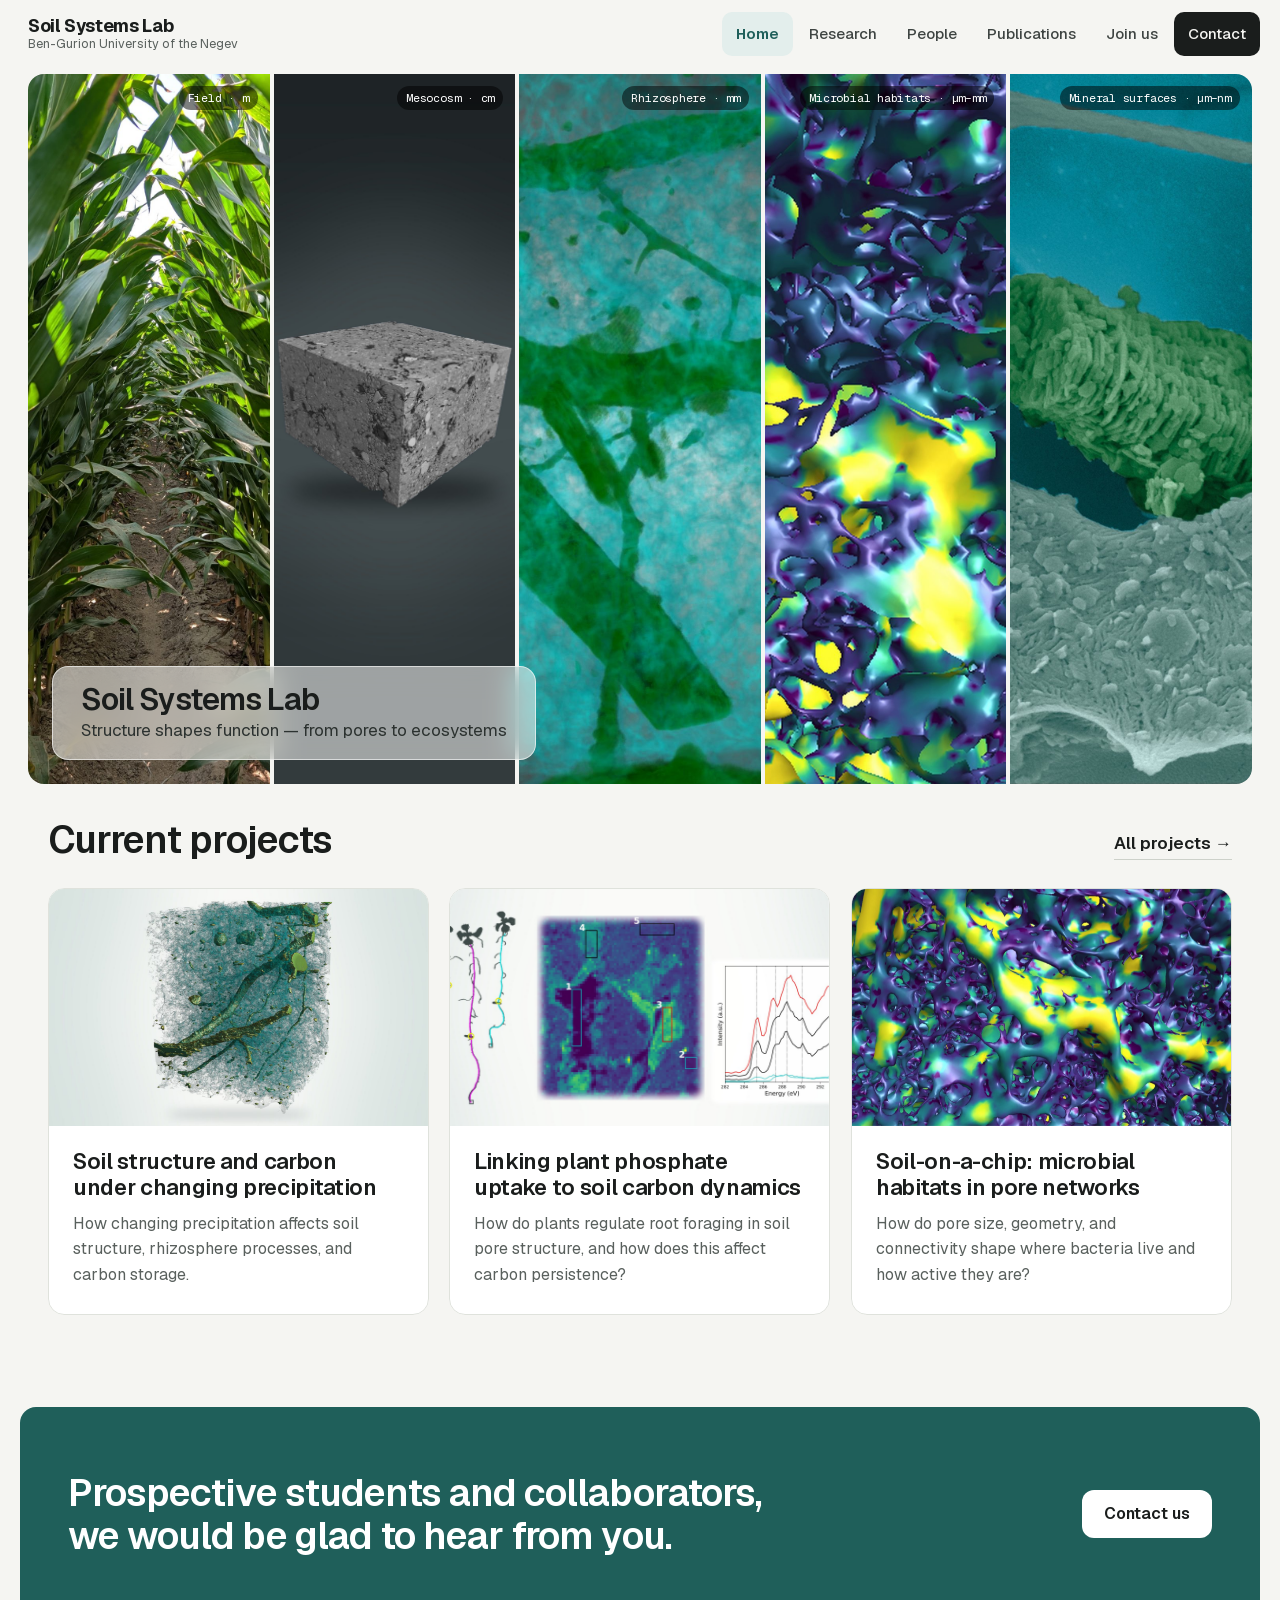
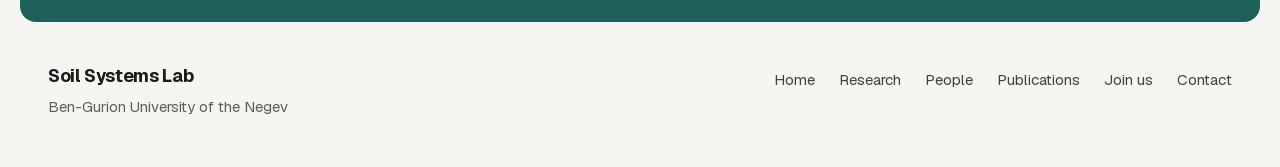
==== commit da2e409d: "Hero: sharp high-resolution panels and a wider landing strip - Dedicated hero images cropped from th" ====
--- a/index.html
+++ b/index.html
@@ -10,6 +10,8 @@
   <meta property="og:image" content="https://soilsystemslab.netlify.app/images/field-hero.jpg">
   <meta property="og:type" content="website">
   <link rel="icon" href="assets/favicon.svg" type="image/svg+xml">
+  <link rel="icon" href="assets/favicon-32.png" sizes="32x32" type="image/png">
+  <link rel="apple-touch-icon" href="assets/apple-touch-icon.png">
   <link rel="preload" href="assets/fonts/geist-latin.woff2" as="font" type="font/woff2" crossorigin>
   <link rel="stylesheet" href="assets/site.css">
   <script>document.documentElement.classList.add('js')</script>
@@ -37,11 +39,11 @@
 <section class="hero-stage" aria-label="Introduction">
   <div class="hero2">
     <div class="hero-panels" aria-hidden="true">
-      <figure><img src="images/field-corn.jpg" alt=""><span>Field<em> · m</em></span></figure>
-      <figure><img src="images/mesocosm-cube.jpg" alt=""><span>Mesocosm<em> · cm</em></span></figure>
-      <figure><img src="images/rhizosphere-roots.jpg" alt=""><span>Rhizosphere<em> · mm</em></span></figure>
-      <figure><img src="images/micro-ct-thick4.jpg" alt=""><span>Microbial habitats<em> · µm–mm</em></span></figure>
-      <figure><img src="images/cryosem-kaolinite-colour.jpg" alt=""><span>Mineral surfaces<em> · µm–nm</em></span></figure>
+      <figure><img src="images/hero-field.jpg" alt=""><span>Field<em> · m</em></span></figure>
+      <figure><img src="images/hero-mesocosm.jpg" alt=""><span>Mesocosm<em> · cm</em></span></figure>
+      <figure><img src="images/hero-rhizosphere.jpg" alt=""><span>Rhizosphere<em> · mm</em></span></figure>
+      <figure><img src="images/hero-microhabitats.jpg" alt=""><span>Microbial habitats<em> · µm–mm</em></span></figure>
+      <figure><img src="images/hero-minerals.jpg" alt=""><span>Mineral surfaces<em> · µm–nm</em></span></figure>
     </div>
     <div class="hero-card">
       <h1 class="hero-title">Soil Systems Lab</h1>
--- a/assets/site.css
+++ b/assets/site.css
@@ -156,7 +156,7 @@
 .hero-stage { padding-top: 6px; }
 .hero2 {
   --p: 0;
-  --w0: min(calc(100% - 40px), calc(var(--wrap) - 40px));
+  --w0: calc(100% - 56px);            /* landing: nearly full width with slim margins; scrolling removes them */
   position: relative; overflow: hidden; background: var(--paper);
   width: calc(var(--w0) + (100% - var(--w0)) * var(--p));
   margin: 0 auto;
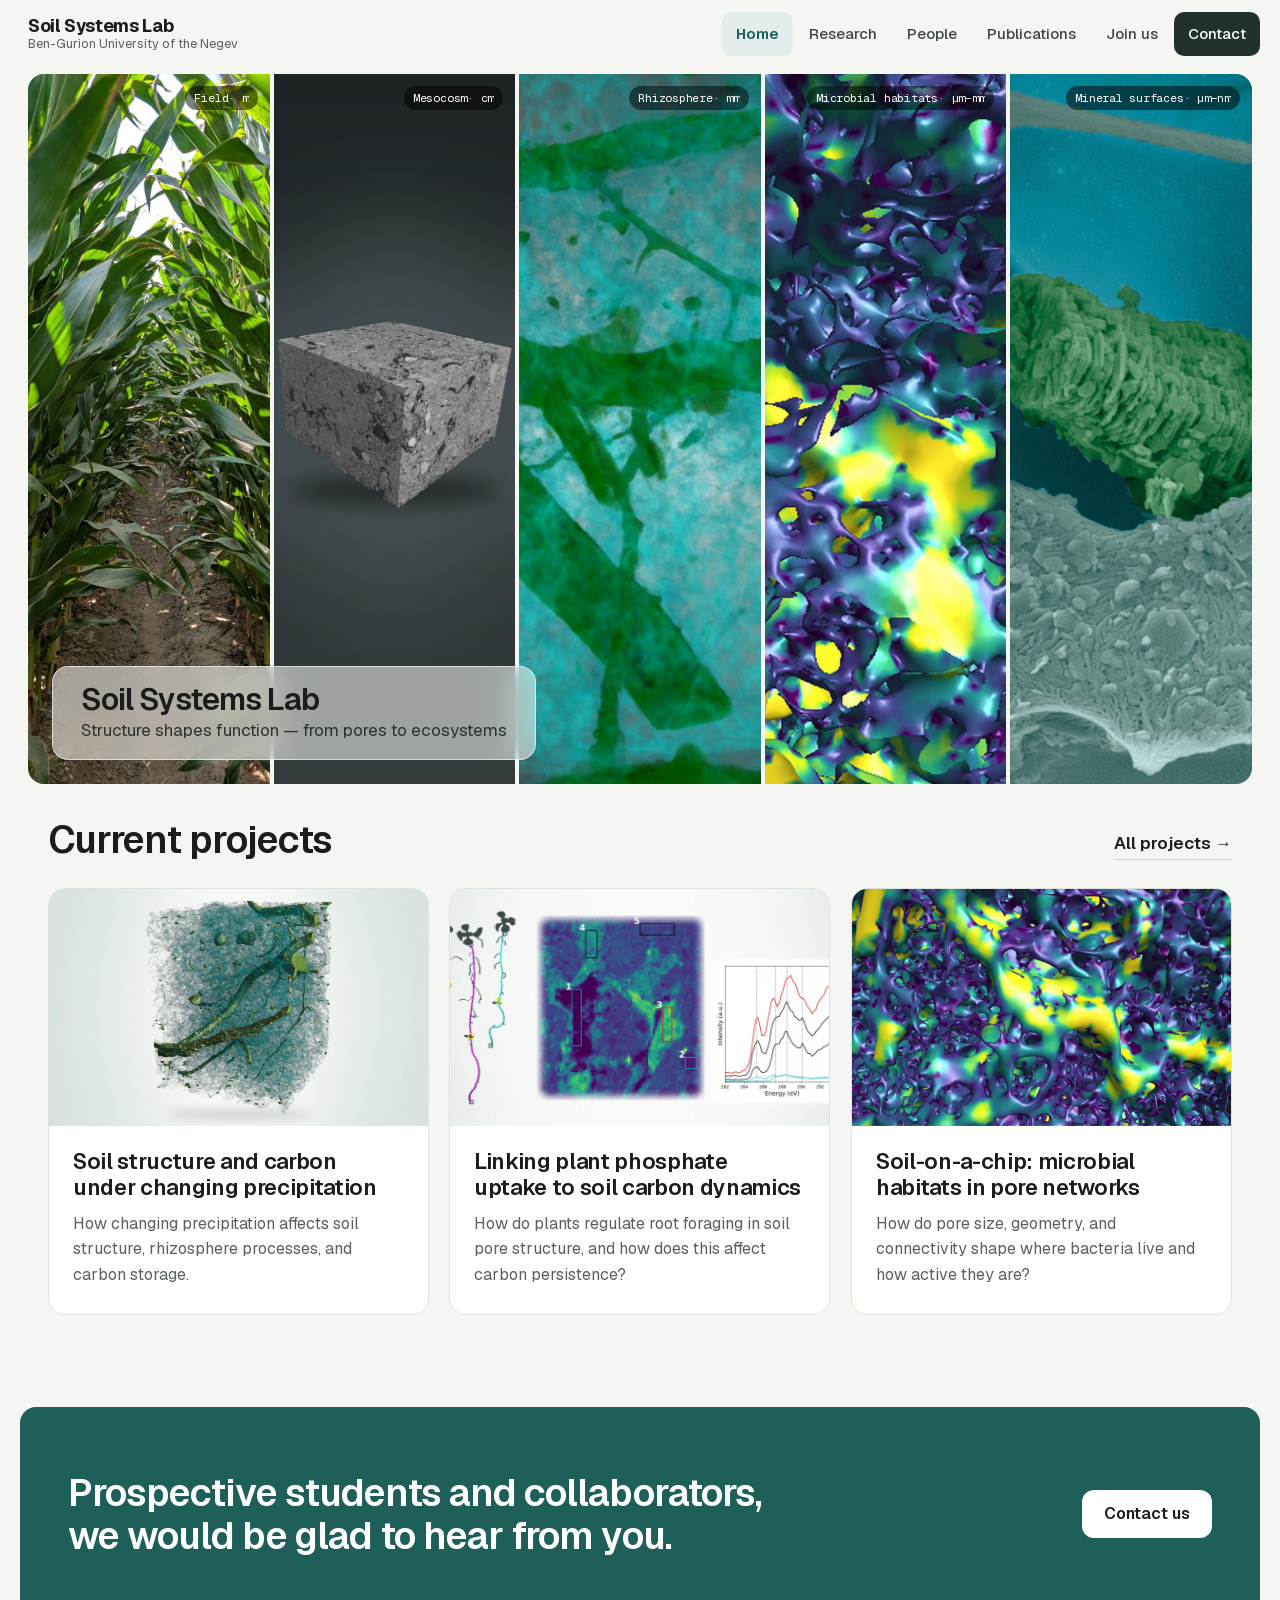
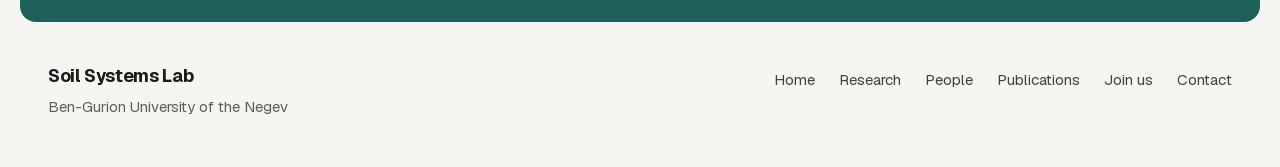
==== commit 3e5e309b: "Link preview image: pore-thickness micro-CT render (1200x630), large-card tags Co-Authored-By: Claud" ====
--- a/index.html
+++ b/index.html
@@ -7,8 +7,13 @@
   <meta name="description" content="The Soil Systems Lab at Ben-Gurion University studies the physical, chemical, and biological processes that govern soil carbon cycling, ecosystem functions, and health.">
   <meta property="og:title" content="Soil Systems Lab · Ben-Gurion University of the Negev">
   <meta property="og:description" content="The Soil Systems Lab at Ben-Gurion University studies the physical, chemical, and biological processes that govern soil carbon cycling, ecosystem functions, and health.">
-  <meta property="og:image" content="https://soilsystemslab.netlify.app/images/field-hero.jpg">
+  <meta property="og:image" content="https://soilsystemslab.netlify.app/images/og-image.jpg">
+  <meta property="og:image:width" content="1200">
+  <meta property="og:image:height" content="630">
+  <meta property="og:image:alt" content="Micro-CT render of a soil pore network, coloured by pore-wall thickness">
   <meta property="og:type" content="website">
+  <meta property="og:site_name" content="Soil Systems Lab">
+  <meta name="twitter:card" content="summary_large_image">
   <link rel="icon" href="assets/favicon.svg" type="image/svg+xml">
   <link rel="icon" href="assets/favicon-32.png" sizes="32x32" type="image/png">
   <link rel="apple-touch-icon" href="assets/apple-touch-icon.png">
--- a/assets/site.css
+++ b/assets/site.css
@@ -32,17 +32,12 @@
   --muted: #59605d;
   --line: #dfe2dc;
   --line-2: #cdd1ca;
-  --night: #121517;
-  --night-2: #1e2327;
-  --night-ink: #f4f2ec;
-  --night-muted: #a9b0b3;
+  /* one accent, taken from the lab's micrographs (highlights, banners, hover) */
   --accent: #1f5f5a;
-
-  /* theme tints, taken from the lab's micrographs */
-  --teal-bg: #e3eeec;   --teal: #1f5f5a;
-  --ochre-bg: #f4ead8;  --ochre: #7c5210;
-  --indigo-bg: #e6e8f5; --indigo: #34408a;
-  --olive-bg: #e9eedd;  --olive: #4b5d1f;
+  /* buttons: a near-black with a hint of the teal, so actions stay neutral */
+  --action: #22312e;
+  --teal: #1f5f5a;
+  --teal-bg: #e3eeec;
 
   --radius: 16px;
   --radius-sm: 12px;
@@ -108,8 +103,8 @@
 .nav-links a { transition: background-color .15s ease, color .15s ease, box-shadow .15s ease; }
 .nav-links a:hover { background: rgba(31, 95, 90, 0.08); color: var(--teal); }
 .nav-links a[aria-current="page"] { color: var(--teal); background: var(--teal-bg); font-weight: 600; }
-.nav-links a.nav-cta { background: var(--ink); color: var(--paper); }
-.nav-links a.nav-cta:hover { background: var(--teal); color: #fff; }
+.nav-links a.nav-cta { background: var(--action); color: #fff; }
+.nav-links a.nav-cta:hover { background: var(--accent); color: #fff; }
 .nav-menu { display: none; }
 
 @media (max-width: 940px) {
@@ -132,8 +127,8 @@
   text-decoration: none; font-weight: 600; font-size: 16px;
   transition: background-color .15s ease, border-color .15s ease;
 }
-.btn-dark { background: var(--ink); color: var(--paper); }
-.btn-dark:hover { background: #000; }
+.btn-dark { background: var(--action); color: #fff; }
+.btn-dark:hover { background: var(--accent); }
 .btn-light { background: #fff; color: var(--ink); }
 .btn-line { border: 1px solid var(--line-2); color: var(--ink); background: transparent; }
 .btn-line:hover { border-color: var(--ink); }
@@ -161,30 +156,23 @@
   width: calc(var(--w0) + (100% - var(--w0)) * var(--p));
   margin: 0 auto;
   border-radius: calc(var(--radius) * (1 - var(--p)));
+  transition: width .35s cubic-bezier(.25, .8, .25, 1), border-radius .35s ease;
   /* leave room for the next heading to peek in at the bottom of the first screen */
   height: max(420px, calc(100vh - 190px)); height: max(420px, calc(100svh - 190px));
 }
-.hero-panels { position: absolute; inset: 0; display: grid; grid-template-columns: repeat(5, minmax(0, 1fr)); gap: 4px; }
-.hero-panels figure { margin: 0; position: relative; overflow: hidden; background: #1a1d1c; }
-.hero-panels img { width: 100%; height: 100%; object-fit: cover; transform-origin: 50% 50%; animation: drift 26s ease-in-out infinite alternate; }
-.hero-panels figure:nth-child(2) img { animation-delay: -6s; }
-.hero-panels figure:nth-child(3) img { animation-delay: -12s; }
-.hero-panels figure:nth-child(4) img { animation-delay: -18s; }
-.hero-panels figure:nth-child(5) img { animation-delay: -24s; }
+.hero-panels { position: absolute; inset: 0; display: flex; gap: 4px; }
+.hero-panels figure { flex: 1 1 0; min-width: 0; margin: 0; position: relative; overflow: hidden; background: #1a1d1c; }
+.hero-panels img { width: 100%; height: 100%; object-fit: cover; }
 .hero-panels span {
   position: absolute; top: 12px; right: 12px; padding: 3px 9px; border-radius: 999px;
   font-family: var(--mono); font-size: 11.5px; letter-spacing: -0.02em; white-space: nowrap; color: #fff; background: rgba(0, 0, 0, 0.5);
 }
-.hero-panels em { font-style: normal; }
-@media (max-width: 1180px) { .hero-panels em { display: none; } }
+.hero-panels em { font-style: normal; display: inline-block; vertical-align: bottom; white-space: nowrap; overflow: hidden;
+  transition: max-width .45s ease, opacity .35s ease; }
+@media (max-width: 1180px) { .hero-panels em { max-width: 0; opacity: 0; } }
 .teaser-grid { grid-template-columns: repeat(3, minmax(0, 1fr)); }
 @media (max-width: 760px) { .teaser-grid { grid-template-columns: 1fr; } }
-/* Drift: slow and subtle. (A stronger 18s / 1.04 -> 1.22 version was tried and rejected as too much.) */
-@keyframes drift { from { transform: scale(1.03) translate(0, 0); } to { transform: scale(1.14) translate(-2%, -1.5%); } }
-/* mesocosm cube fills most of its panel, so it gets a zoom-only drift that never clips it */
-@keyframes drift-soft { from { transform: scale(1); } to { transform: scale(1.05); } }
 .hero-panels figure:nth-child(2) { background: #1e2426; }
-.hero-panels figure:nth-child(2) img { animation-name: drift-soft; }
 .hero-panels figure:nth-child(3) { background: #efebe4; }
 .hero-card {
   position: absolute; left: 24px; bottom: 24px; max-width: calc(100% - 48px);
@@ -204,20 +192,15 @@
   .hero-tagline { font-size: 18px; }
   .hero-card { position: static; transform: none; text-align: left; align-items: flex-start; max-width: none; padding: 22px 4px 0; border: 0; background: none; -webkit-backdrop-filter: none; backdrop-filter: none; }
 }
-@media (prefers-reduced-motion: reduce) { .hero-panels img { animation: none; } }
 /* hero strip: hovering a panel widens it a little, brightens it and shows its full scale label */
 @media (hover: hover) and (min-width: 761px) {
-  .hero-panels { transition: grid-template-columns .55s cubic-bezier(.2, .7, .2, 1); }
-  .hero-panels:has(figure:nth-child(1):hover) { grid-template-columns: minmax(0, 1.5fr) minmax(0, 1fr) minmax(0, 1fr) minmax(0, 1fr) minmax(0, 1fr); }
-  .hero-panels:has(figure:nth-child(2):hover) { grid-template-columns: minmax(0, 1fr) minmax(0, 1.5fr) minmax(0, 1fr) minmax(0, 1fr) minmax(0, 1fr); }
-  .hero-panels:has(figure:nth-child(3):hover) { grid-template-columns: minmax(0, 1fr) minmax(0, 1fr) minmax(0, 1.5fr) minmax(0, 1fr) minmax(0, 1fr); }
-  .hero-panels:has(figure:nth-child(4):hover) { grid-template-columns: minmax(0, 1fr) minmax(0, 1fr) minmax(0, 1fr) minmax(0, 1.5fr) minmax(0, 1fr); }
-  .hero-panels:has(figure:nth-child(5):hover) { grid-template-columns: minmax(0, 1fr) minmax(0, 1fr) minmax(0, 1fr) minmax(0, 1fr) minmax(0, 1.5fr); }
+  .hero-panels figure { transition: flex-grow .6s cubic-bezier(.25, .8, .25, 1); }
+  .hero-panels figure:hover { flex-grow: 1.5; }
   .hero-panels figure img { transition: filter .4s ease; }
   .hero-panels figure:hover img { filter: brightness(1.06) saturate(1.12); }
   .hero-panels figure span { transition: background-color .3s ease; }
   .hero-panels figure:hover span { background: rgba(0, 0, 0, 0.66); }
-  .hero-panels figure:hover em { display: inline; }
+  .hero-panels figure:hover em { max-width: 9em; opacity: 1; }
 }
 
 
